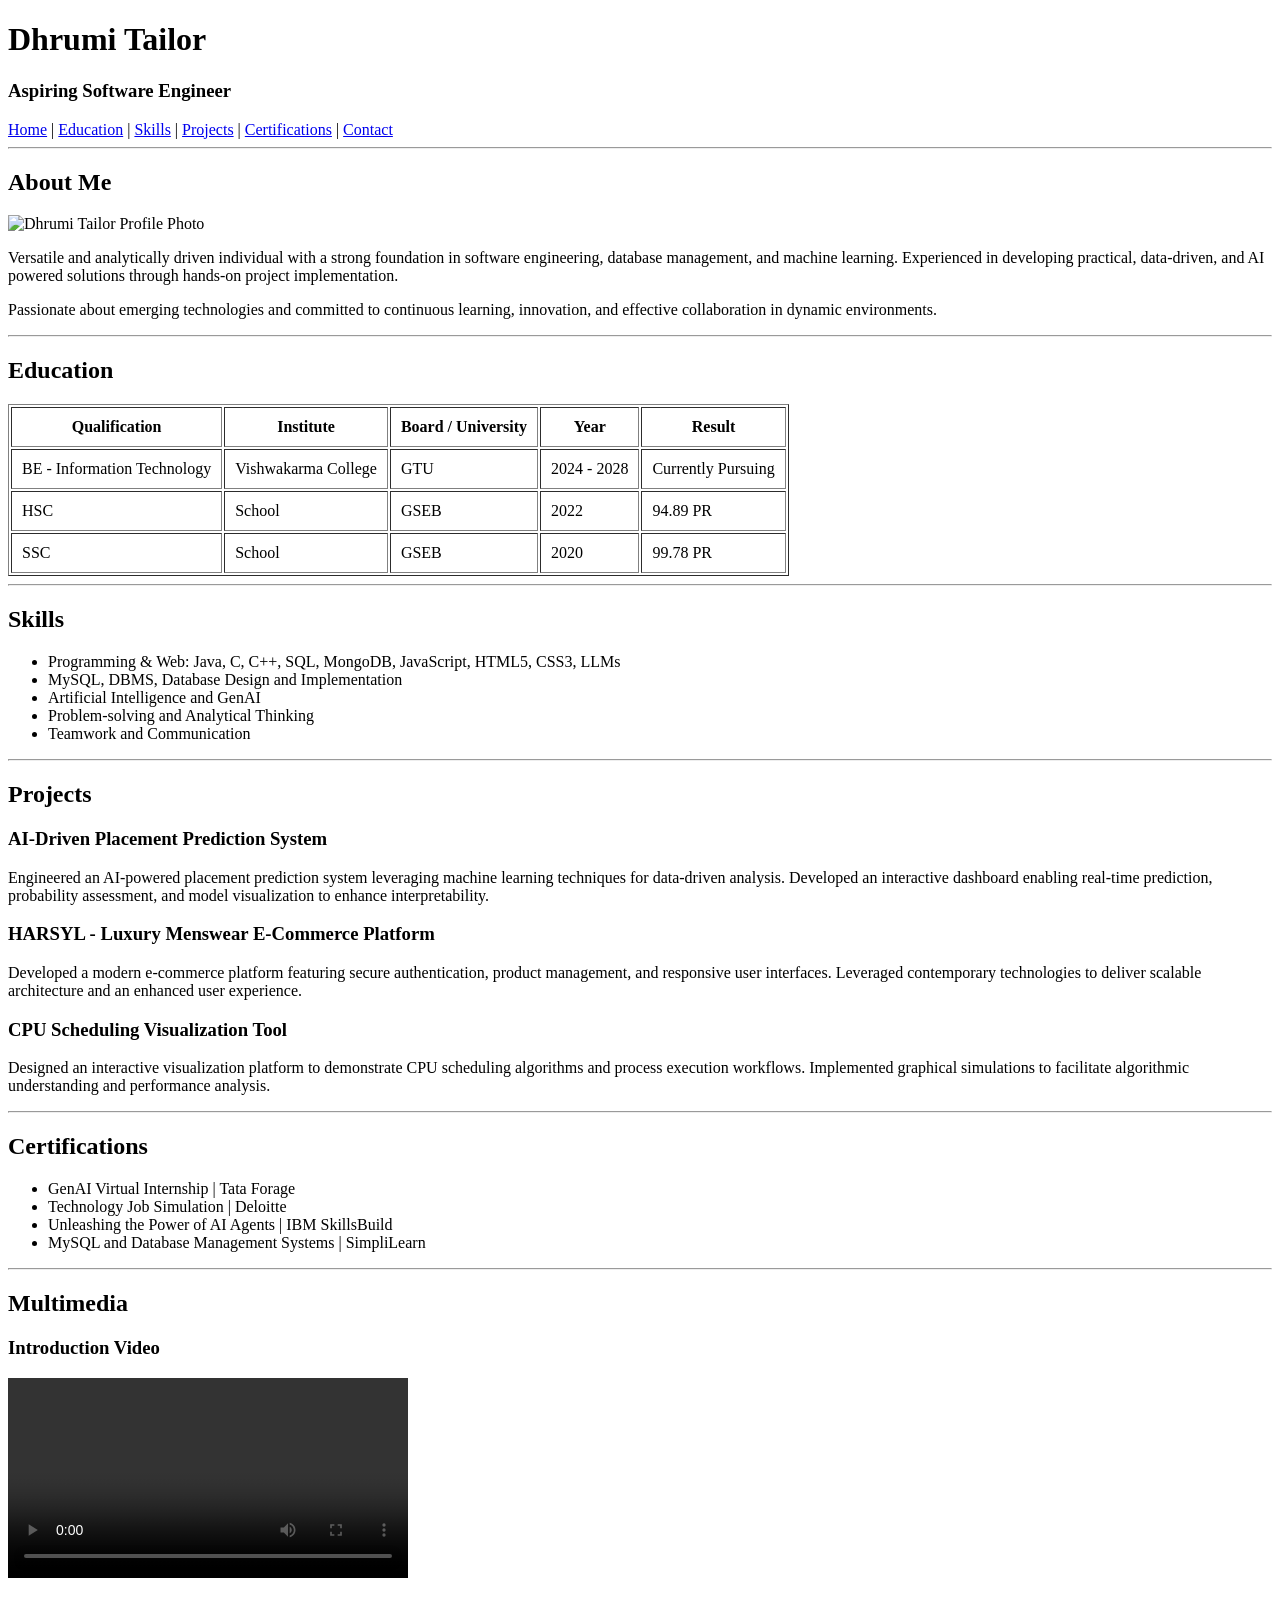
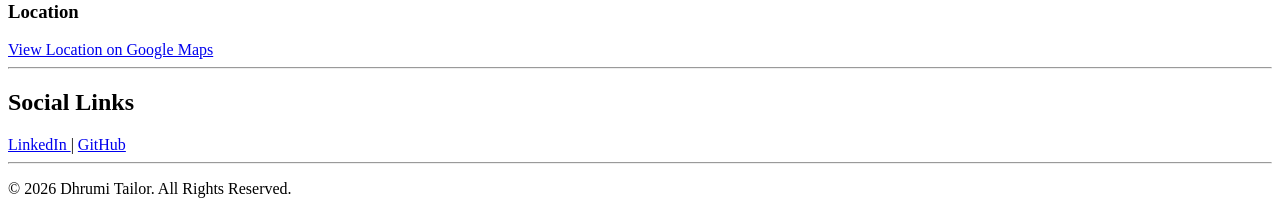
==== p1-resume/index.html @ c508a5e9 "Add Practical 1 - Resume" ====
<!DOCTYPE html>
<html lang="en">

<head>
    <meta charset="UTF-8">
    <meta name="viewport" content="width=device-width, initial-scale=1.0">
    <title>Dhrumi Tailor - Resume</title>
</head>

<body>

    <header>
        <h1>Dhrumi Tailor</h1>
        <h3>Aspiring Software Engineer</h3>

        <nav>
            <a href="index.html">Home</a> |
            <a href="#education">Education</a> |
            <a href="#skills">Skills</a> |
            <a href="#projects">Projects</a> |
            <a href="#certifications">Certifications</a> |
            <a href="contact.html">Contact</a>
        </nav>
    </header>

    <hr>

    <main>

        <section>
            <h2>About Me</h2>

            <img src="profile.jpg" alt="Dhrumi Tailor Profile Photo" width="180">

            <p>
                Versatile and analytically driven individual with a strong foundation
                in software engineering, database management, and machine learning.
                Experienced in developing practical, data-driven, and AI powered
                solutions through hands-on project implementation.
            </p>

            <p>
                Passionate about emerging technologies and committed to continuous
                learning, innovation, and effective collaboration in dynamic environments.
            </p>
        </section>

        <hr>

        <section id="education">
            <h2>Education</h2>

            <table border="1" cellpadding="10">
                <tr>
                    <th>Qualification</th>
                    <th>Institute</th>
                    <th>Board / University</th>
                    <th>Year</th>
                    <th>Result</th>
                </tr>

                <tr>
                    <td>BE - Information Technology</td>
                    <td>Vishwakarma College</td>
                    <td>GTU</td>
                    <td>2024 - 2028</td>
                    <td>Currently Pursuing</td>
                </tr>

                <tr>
                    <td>HSC</td>
                    <td>School</td>
                    <td>GSEB</td>
                    <td>2022</td>
                    <td>94.89 PR</td>
                </tr>

                <tr>
                    <td>SSC</td>
                    <td>School</td>
                    <td>GSEB</td>
                    <td>2020</td>
                    <td>99.78 PR</td>
                </tr>
            </table>
        </section>

        <hr>

        <section id="skills">
            <h2>Skills</h2>

            <ul>
                <li>Programming & Web: Java, C, C++, SQL, MongoDB, JavaScript, HTML5, CSS3, LLMs</li>
                <li>MySQL, DBMS, Database Design and Implementation</li>
                <li>Artificial Intelligence and GenAI</li>
                <li>Problem-solving and Analytical Thinking</li>
                <li>Teamwork and Communication</li>
            </ul>
        </section>

        <hr>

        <section id="projects">
            <h2>Projects</h2>

            <article>
                <h3>AI-Driven Placement Prediction System</h3>

                <p>
                    Engineered an AI-powered placement prediction system leveraging
                    machine learning techniques for data-driven analysis. Developed
                    an interactive dashboard enabling real-time prediction, probability
                    assessment, and model visualization to enhance interpretability.
                </p>
            </article>

            <article>
                <h3>HARSYL - Luxury Menswear E-Commerce Platform</h3>

                <p>
                    Developed a modern e-commerce platform featuring secure authentication,
                    product management, and responsive user interfaces. Leveraged
                    contemporary technologies to deliver scalable architecture and an
                    enhanced user experience.
                </p>
            </article>

            <article>
                <h3>CPU Scheduling Visualization Tool</h3>

                <p>
                    Designed an interactive visualization platform to demonstrate CPU
                    scheduling algorithms and process execution workflows. Implemented
                    graphical simulations to facilitate algorithmic understanding and
                    performance analysis.
                </p>
            </article>
        </section>

        <hr>

        <section id="certifications">
            <h2>Certifications</h2>

            <ul>
                <li>GenAI Virtual Internship | Tata Forage</li>
                <li>Technology Job Simulation | Deloitte</li>
                <li>Unleashing the Power of AI Agents | IBM SkillsBuild</li>
                <li>MySQL and Database Management Systems | SimpliLearn</li>
            </ul>
        </section>

        <hr>

        <section>
            <h2>Multimedia</h2>

            <h3>Introduction Video</h3>

            <video width="400" controls>
                <source src="intro.mp4" type="video/mp4">
                Your browser does not support the video tag.
            </video>

            <h3>Location</h3>

            <a href="https://www.google.com/maps" target="_blank">
                View Location on Google Maps
            </a>
        </section>

        <hr>

        <section>
            <h2>Social Links</h2>

            <a href="https://www.linkedin.com/in/dhrumitailor" target="_blank">
                LinkedIn
            </a>

            |

            <a href="https://github.com/" target="_blank">
                GitHub
            </a>
        </section>

    </main>

    <hr>

    <footer>
        <p>&copy; 2026 Dhrumi Tailor. All Rights Reserved.</p>
    </footer>

</body>

</html>
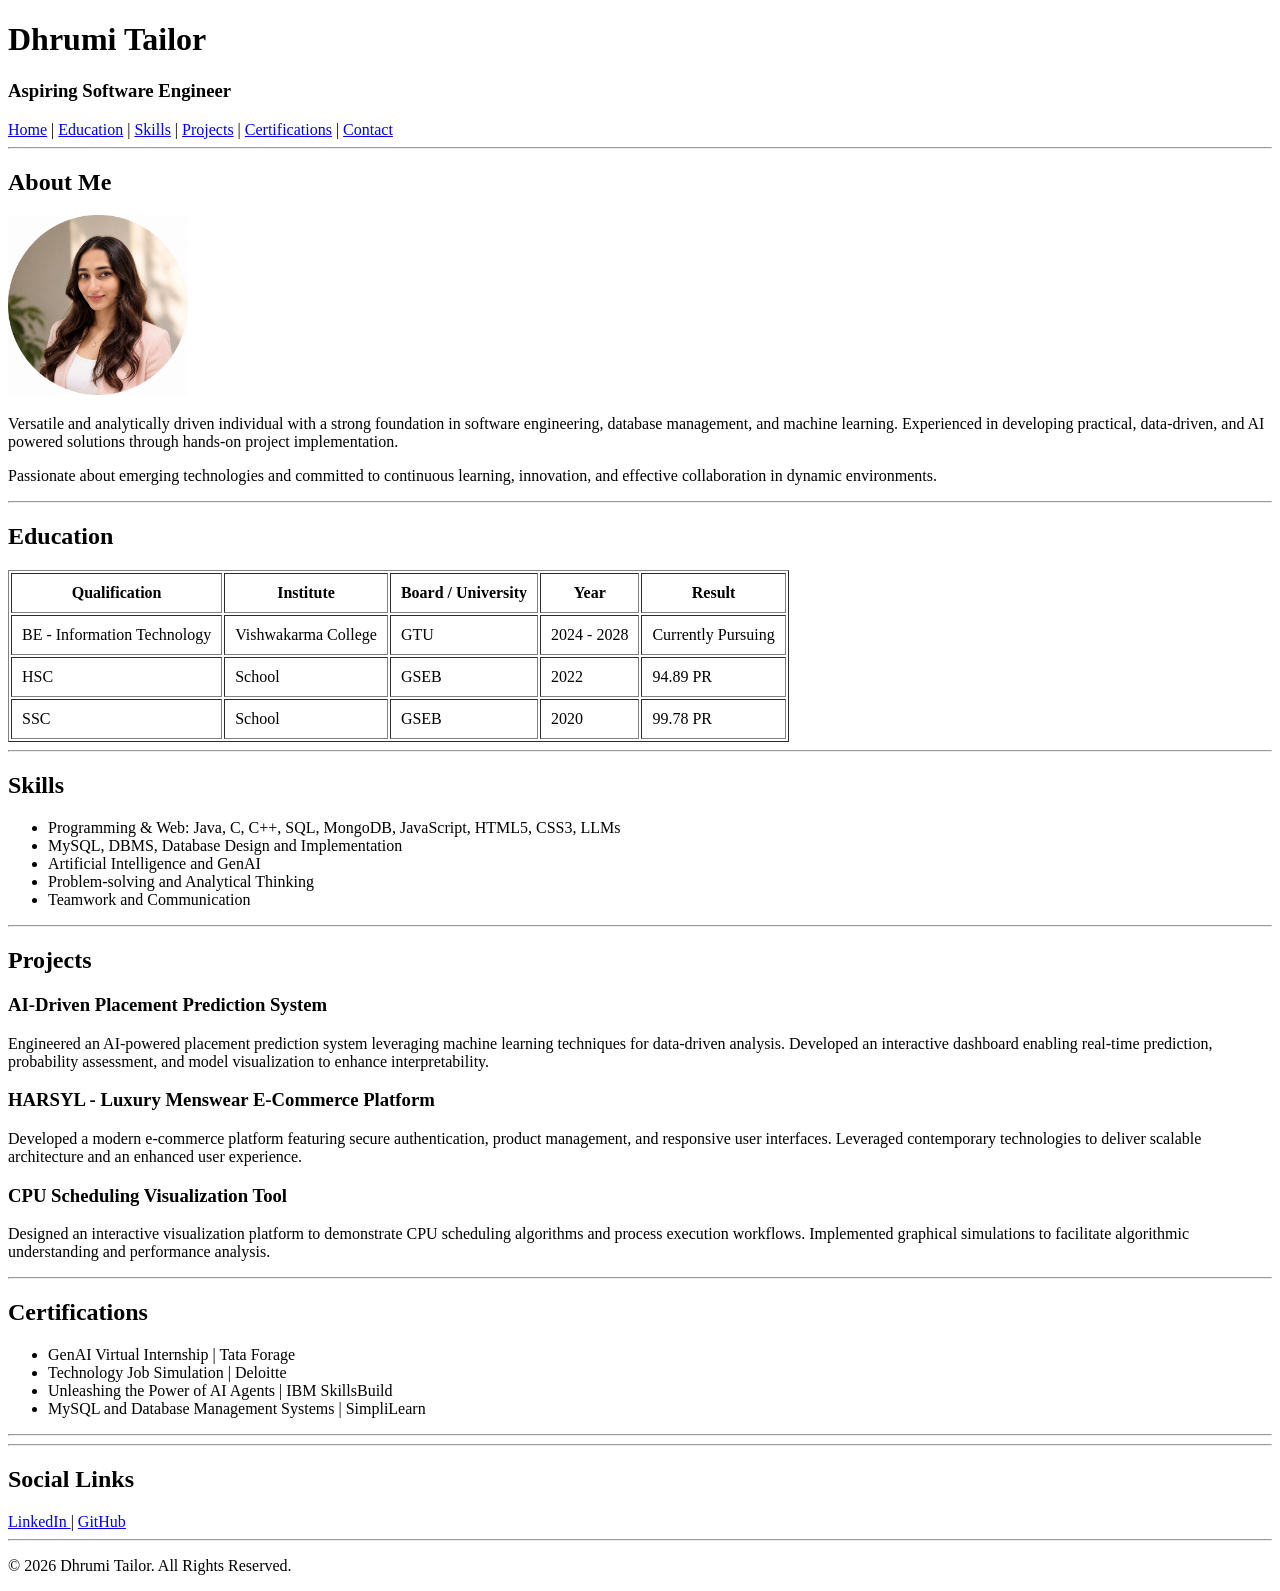
==== commit 883921bf: "Screenshots added" ====
--- a/p1-resume/index.html
+++ b/p1-resume/index.html
@@ -9,6 +9,7 @@
 </head>
 
 <body>
+
 
     <header>
         <h1>Dhrumi Tailor</h1>
@@ -23,6 +24,7 @@
             <a href="contact.html">Contact</a>
         </nav>
     </header>
+    
 
     <hr>
 
@@ -31,7 +33,7 @@
         <section>
             <h2>About Me</h2>
 
-            <img src="profile.jpg" alt="Dhrumi Tailor Profile Photo" width="180">
+            <img src="pfp.jpeg" alt="Dhrumi Tailor Profile Photo" width="180">
 
             <p>
                 Versatile and analytically driven individual with a strong foundation
@@ -154,22 +156,7 @@
 
         <hr>
 
-        <section>
-            <h2>Multimedia</h2>
-
-            <h3>Introduction Video</h3>
-
-            <video width="400" controls>
-                <source src="intro.mp4" type="video/mp4">
-                Your browser does not support the video tag.
-            </video>
-
-            <h3>Location</h3>
-
-            <a href="https://www.google.com/maps" target="_blank">
-                View Location on Google Maps
-            </a>
-        </section>
+       
 
         <hr>
 
@@ -182,7 +169,7 @@
 
             |
 
-            <a href="https://github.com/" target="_blank">
+            <a href="https://github.com/dhrumitailor" target="_blank">
                 GitHub
             </a>
         </section>
@@ -195,6 +182,8 @@
         <p>&copy; 2026 Dhrumi Tailor. All Rights Reserved.</p>
     </footer>
 
+   
+
 </body>
 
 </html>
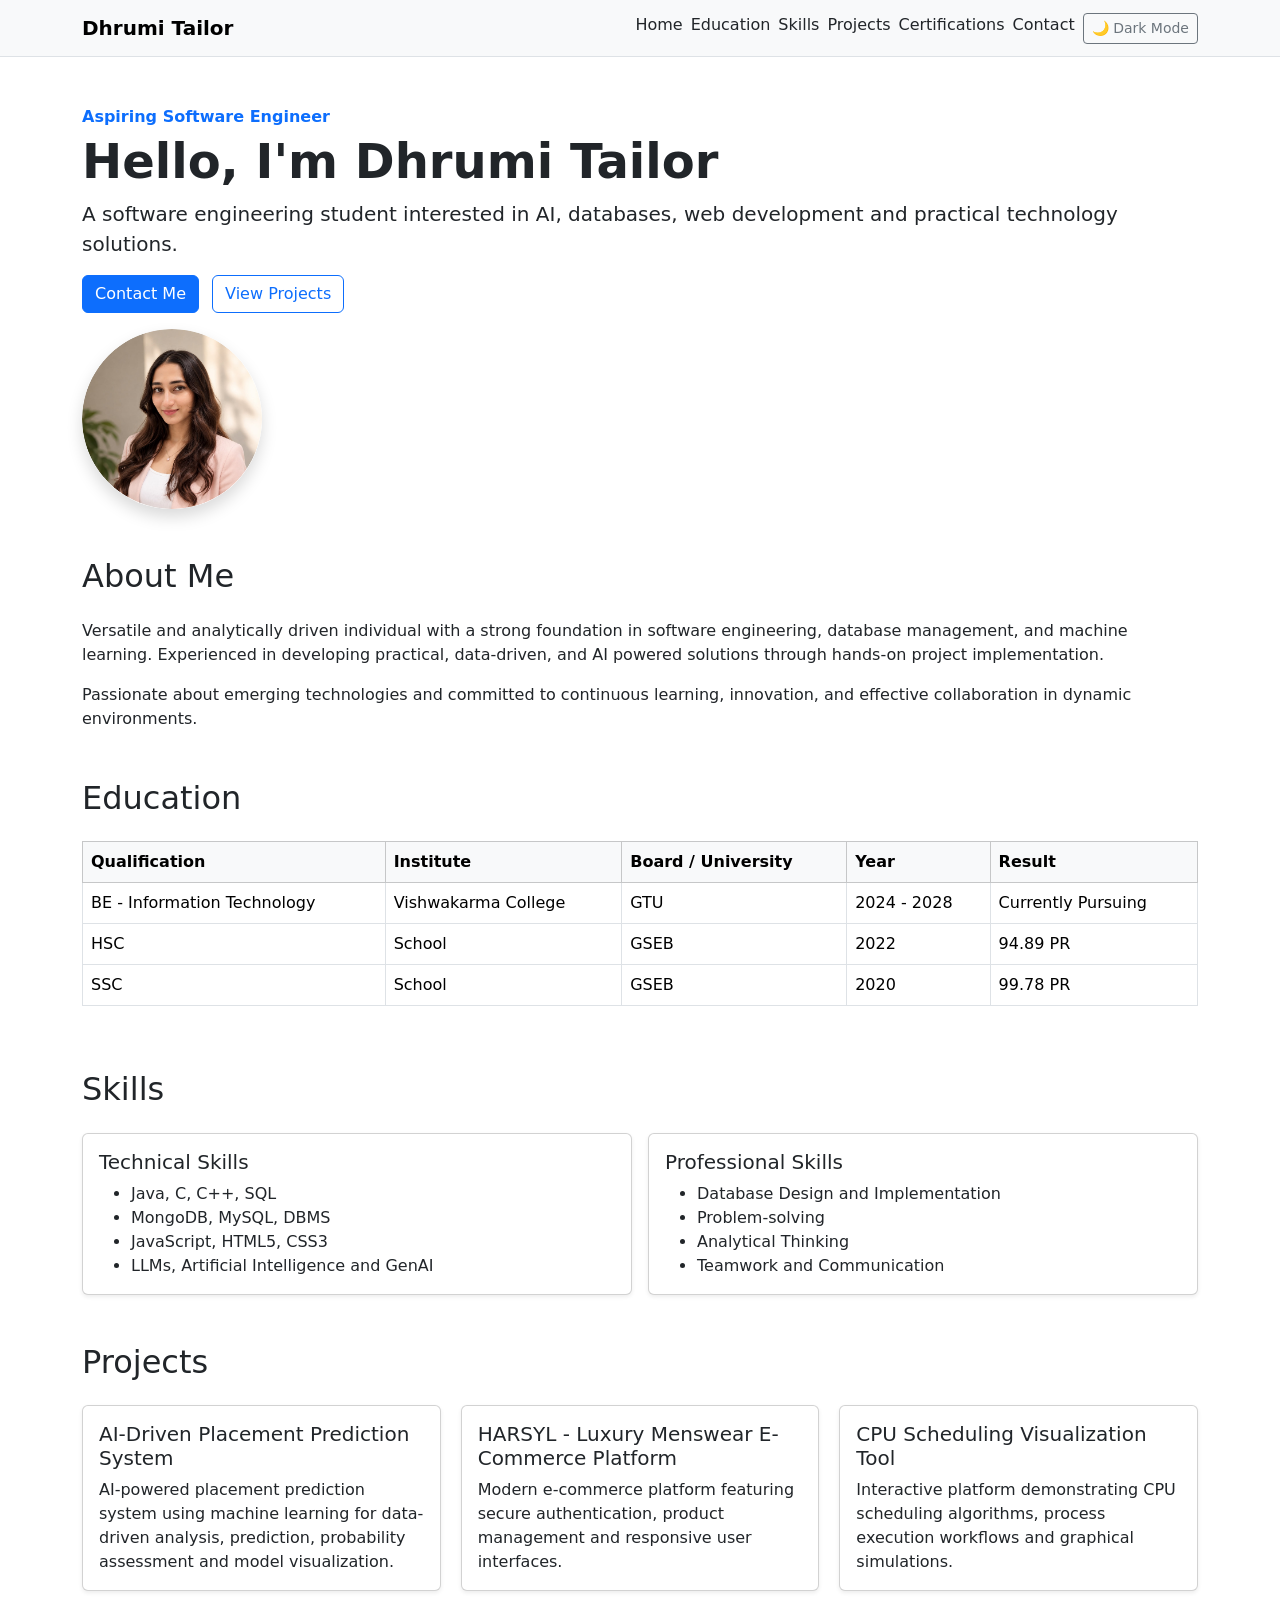
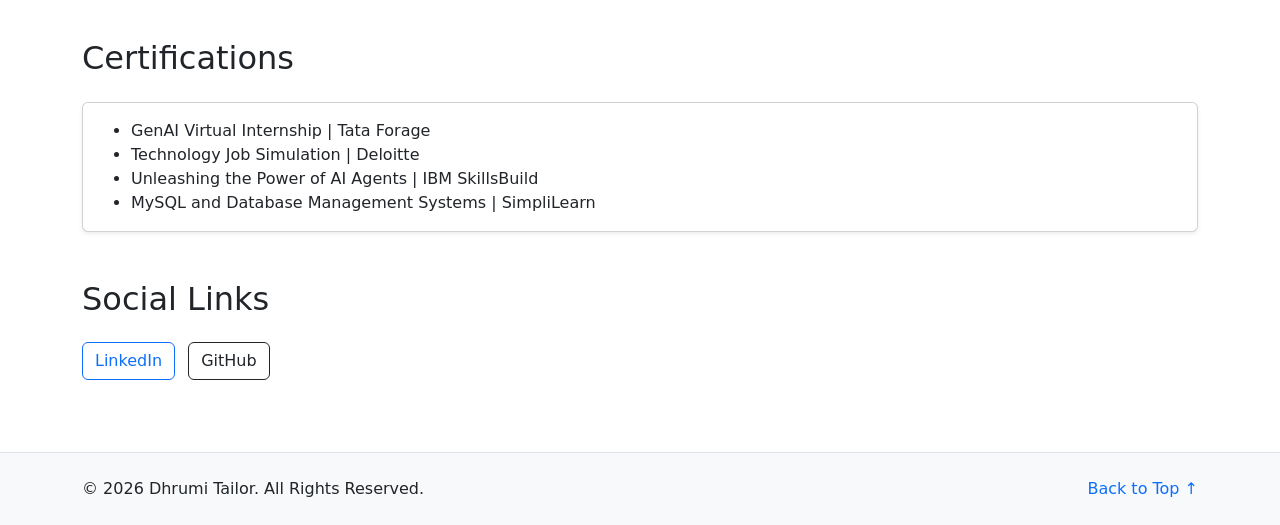
==== commit 31c9a52c: "p4 added" ====
--- a/p1-resume/index.html
+++ b/p1-resume/index.html
@@ -1,190 +1,206 @@
-
 <!DOCTYPE html>
 <html lang="en">
-
 <head>
     <meta charset="UTF-8">
     <meta name="viewport" content="width=device-width, initial-scale=1.0">
     <title>Dhrumi Tailor - Resume</title>
+
+    <link href="https://cdn.jsdelivr.net/npm/bootstrap@5.3.3/dist/css/bootstrap.min.css" rel="stylesheet">
+
+    <link rel="stylesheet" href="style.css">
+
 </head>
 
 <body>
-
-
     <header>
-        <h1>Dhrumi Tailor</h1>
-        <h3>Aspiring Software Engineer</h3>
-
-        <nav>
-            <a href="index.html">Home</a> |
-            <a href="#education">Education</a> |
-            <a href="#skills">Skills</a> |
-            <a href="#projects">Projects</a> |
-            <a href="#certifications">Certifications</a> |
-            <a href="contact.html">Contact</a>
+        <nav class="navbar navbar-expand-lg bg-body-tertiary border-bottom sticky-top">
+            <div class="container navbar-content">
+                <a class="navbar-brand fw-bold" href="index.html">Dhrumi Tailor</a>
+
+                <div class="d-flex flex-wrap justify-content-center gap-2">
+                    <a class="nav-link d-inline" href="#home">Home</a>
+                    <a class="nav-link d-inline" href="#education">Education</a>
+                    <a class="nav-link d-inline" href="#skills">Skills</a>
+                    <a class="nav-link d-inline" href="#projects">Projects</a>
+                    <a class="nav-link d-inline" href="#certifications">Certifications</a>
+                    <a class="nav-link d-inline" href="contact.html">Contact</a>
+                    <button id="themeToggle" class="btn btn-sm btn-outline-secondary theme-toggle" type="button">
+                        🌙 Dark Mode
+                    </button>
+                </div>
+            </div>
         </nav>
     </header>
-    
-
-    <hr>
-
-    <main>
-
-        <section>
-            <h2>About Me</h2>
-
-            <img src="pfp.jpeg" alt="Dhrumi Tailor Profile Photo" width="180">
-
+
+    <main id="home" class="container py-5">
+        <section class="hero-content mb-5">
+            <div class="text-start">
+                <p class="text-primary fw-semibold mb-1">Aspiring Software Engineer</p>
+                <h1 class="display-5 fw-bold">Hello, I'm Dhrumi Tailor</h1>
+                <p class="lead">
+                    A software engineering student interested in AI, databases,
+                    web development and practical technology solutions.
+                </p>
+                <a href="contact.html" class="btn btn-primary me-2">Contact Me</a>
+                <a href="#projects" class="btn btn-outline-primary">View Projects</a>
+            </div>
+
+            <img src="pfp.jpeg" alt="Dhrumi Tailor Profile Photo" class="profile-img shadow">
+        </section>
+
+        <section class="mb-5">
+            <h2 class="section-title">About Me</h2>
             <p>
                 Versatile and analytically driven individual with a strong foundation
                 in software engineering, database management, and machine learning.
                 Experienced in developing practical, data-driven, and AI powered
                 solutions through hands-on project implementation.
             </p>
-
             <p>
                 Passionate about emerging technologies and committed to continuous
                 learning, innovation, and effective collaboration in dynamic environments.
             </p>
         </section>
 
-        <hr>
-
-        <section id="education">
-            <h2>Education</h2>
-
-            <table border="1" cellpadding="10">
-                <tr>
-                    <th>Qualification</th>
-                    <th>Institute</th>
-                    <th>Board / University</th>
-                    <th>Year</th>
-                    <th>Result</th>
-                </tr>
-
-                <tr>
-                    <td>BE - Information Technology</td>
-                    <td>Vishwakarma College</td>
-                    <td>GTU</td>
-                    <td>2024 - 2028</td>
-                    <td>Currently Pursuing</td>
-                </tr>
-
-                <tr>
-                    <td>HSC</td>
-                    <td>School</td>
-                    <td>GSEB</td>
-                    <td>2022</td>
-                    <td>94.89 PR</td>
-                </tr>
-
-                <tr>
-                    <td>SSC</td>
-                    <td>School</td>
-                    <td>GSEB</td>
-                    <td>2020</td>
-                    <td>99.78 PR</td>
-                </tr>
-            </table>
-        </section>
-
-        <hr>
-
-        <section id="skills">
-            <h2>Skills</h2>
-
-            <ul>
-                <li>Programming & Web: Java, C, C++, SQL, MongoDB, JavaScript, HTML5, CSS3, LLMs</li>
-                <li>MySQL, DBMS, Database Design and Implementation</li>
-                <li>Artificial Intelligence and GenAI</li>
-                <li>Problem-solving and Analytical Thinking</li>
-                <li>Teamwork and Communication</li>
-            </ul>
-        </section>
-
-        <hr>
-
-        <section id="projects">
-            <h2>Projects</h2>
-
-            <article>
-                <h3>AI-Driven Placement Prediction System</h3>
-
-                <p>
-                    Engineered an AI-powered placement prediction system leveraging
-                    machine learning techniques for data-driven analysis. Developed
-                    an interactive dashboard enabling real-time prediction, probability
-                    assessment, and model visualization to enhance interpretability.
-                </p>
-            </article>
-
-            <article>
-                <h3>HARSYL - Luxury Menswear E-Commerce Platform</h3>
-
-                <p>
-                    Developed a modern e-commerce platform featuring secure authentication,
-                    product management, and responsive user interfaces. Leveraged
-                    contemporary technologies to deliver scalable architecture and an
-                    enhanced user experience.
-                </p>
-            </article>
-
-            <article>
-                <h3>CPU Scheduling Visualization Tool</h3>
-
-                <p>
-                    Designed an interactive visualization platform to demonstrate CPU
-                    scheduling algorithms and process execution workflows. Implemented
-                    graphical simulations to facilitate algorithmic understanding and
-                    performance analysis.
-                </p>
-            </article>
-        </section>
-
-        <hr>
-
-        <section id="certifications">
-            <h2>Certifications</h2>
-
-            <ul>
-                <li>GenAI Virtual Internship | Tata Forage</li>
-                <li>Technology Job Simulation | Deloitte</li>
-                <li>Unleashing the Power of AI Agents | IBM SkillsBuild</li>
-                <li>MySQL and Database Management Systems | SimpliLearn</li>
-            </ul>
-        </section>
-
-        <hr>
-
-       
-
-        <hr>
-
-        <section>
-            <h2>Social Links</h2>
-
-            <a href="https://www.linkedin.com/in/dhrumitailor" target="_blank">
-                LinkedIn
-            </a>
-
-            |
-
-            <a href="https://github.com/dhrumitailor" target="_blank">
-                GitHub
-            </a>
-        </section>
-
+        <section id="education" class="mb-5">
+            <h2 class="section-title">Education</h2>
+            <div class="table-responsive">
+                <table class="table table-bordered table-hover align-middle">
+                    <thead class="table-light">
+                        <tr>
+                            <th>Qualification</th>
+                            <th>Institute</th>
+                            <th>Board / University</th>
+                            <th>Year</th>
+                            <th>Result</th>
+                        </tr>
+                    </thead>
+                    <tbody>
+                        <tr>
+                            <td>BE - Information Technology</td>
+                            <td>Vishwakarma College</td>
+                            <td>GTU</td>
+                            <td>2024 - 2028</td>
+                            <td>Currently Pursuing</td>
+                        </tr>
+                        <tr>
+                            <td>HSC</td>
+                            <td>School</td>
+                            <td>GSEB</td>
+                            <td>2022</td>
+                            <td>94.89 PR</td>
+                        </tr>
+                        <tr>
+                            <td>SSC</td>
+                            <td>School</td>
+                            <td>GSEB</td>
+                            <td>2020</td>
+                            <td>99.78 PR</td>
+                        </tr>
+                    </tbody>
+                </table>
+            </div>
+        </section>
+
+        <section id="skills" class="mb-5">
+            <h2 class="section-title">Skills</h2>
+            <div class="row g-3">
+                <div class="col-md-6">
+                    <div class="card h-100 shadow-sm">
+                        <div class="card-body">
+                            <h5 class="card-title">Technical Skills</h5>
+                            <ul class="mb-0">
+                                <li>Java, C, C++, SQL</li>
+                                <li>MongoDB, MySQL, DBMS</li>
+                                <li>JavaScript, HTML5, CSS3</li>
+                                <li>LLMs, Artificial Intelligence and GenAI</li>
+                            </ul>
+                        </div>
+                    </div>
+                </div>
+                <div class="col-md-6">
+                    <div class="card h-100 shadow-sm">
+                        <div class="card-body">
+                            <h5 class="card-title">Professional Skills</h5>
+                            <ul class="mb-0">
+                                <li>Database Design and Implementation</li>
+                                <li>Problem-solving</li>
+                                <li>Analytical Thinking</li>
+                                <li>Teamwork and Communication</li>
+                            </ul>
+                        </div>
+                    </div>
+                </div>
+            </div>
+        </section>
+
+        <section id="projects" class="mb-5">
+            <h2 class="section-title">Projects</h2>
+
+            <div class="project-grid">
+                <article class="card project-card shadow-sm">
+                    <div class="card-body">
+                        <h3 class="h5 card-title">AI-Driven Placement Prediction System</h3>
+                        <p class="card-text">
+                            AI-powered placement prediction system using machine learning
+                            for data-driven analysis, prediction, probability assessment
+                            and model visualization.
+                        </p>
+                    </div>
+                </article>
+
+                <article class="card project-card shadow-sm">
+                    <div class="card-body">
+                        <h3 class="h5 card-title">HARSYL - Luxury Menswear E-Commerce Platform</h3>
+                        <p class="card-text">
+                            Modern e-commerce platform featuring secure authentication,
+                            product management and responsive user interfaces.
+                        </p>
+                    </div>
+                </article>
+
+                <article class="card project-card shadow-sm">
+                    <div class="card-body">
+                        <h3 class="h5 card-title">CPU Scheduling Visualization Tool</h3>
+                        <p class="card-text">
+                            Interactive platform demonstrating CPU scheduling algorithms,
+                            process execution workflows and graphical simulations.
+                        </p>
+                    </div>
+                </article>
+            </div>
+        </section>
+
+        <section id="certifications" class="mb-5">
+            <h2 class="section-title">Certifications</h2>
+            <div class="card shadow-sm">
+                <div class="card-body">
+                    <ul class="mb-0">
+                        <li>GenAI Virtual Internship | Tata Forage</li>
+                        <li>Technology Job Simulation | Deloitte</li>
+                        <li>Unleashing the Power of AI Agents | IBM SkillsBuild</li>
+                        <li>MySQL and Database Management Systems | SimpliLearn</li>
+                    </ul>
+                </div>
+            </div>
+        </section>
+
+        <section class="mb-4">
+            <h2 class="section-title">Social Links</h2>
+            <a class="btn btn-outline-primary me-2" href="https://www.linkedin.com/in/dhrumi-tailor-258b82325/" target="_blank" rel="noopener noreferrer">LinkedIn</a>
+            <a class="btn btn-outline-dark" href="https://github.com/dhrumitailor" target="_blank" rel="noopener noreferrer">GitHub</a>
+        </section>
     </main>
 
-    <hr>
-
-    <footer>
-        <p>&copy; 2026 Dhrumi Tailor. All Rights Reserved.</p>
+    <footer class="bg-body-tertiary border-top py-4">
+        <div class="container footer-content">
+            <p class="mb-0">&copy; 2026 Dhrumi Tailor. All Rights Reserved.</p>
+            <a href="#home" class="text-decoration-none">Back to Top ↑</a>
+        </div>
     </footer>
 
-   
-
+
+    <script src="script.js"></script>
+    <script src="https://cdn.jsdelivr.net/npm/bootstrap@5.3.3/dist/js/bootstrap.bundle.min.js"></script>
 </body>
-
 </html>
-
--- a/p1-resume/style.css
+++ b/p1-resume/style.css
@@ -0,0 +1,106 @@
+/* =========================================
+   DHRUMI TAILOR PORTFOLIO - STYLE SHEET
+   Bootstrap is also used through the CDN
+   ========================================= */
+
+html {
+    scroll-behavior: smooth;
+}
+
+body {
+    transition: background-color 0.3s, color 0.3s;
+}
+
+/* Flexbox */
+.navbar-content,
+.hero-content,
+.footer-content {
+    display: flex;
+    align-items: center;
+    justify-content: space-between;
+    gap: 1rem;
+}
+
+.hero-content {
+    flex-wrap: wrap;
+}
+
+.profile-img {
+    width: 180px;
+    height: 180px;
+    object-fit: cover;
+    border-radius: 50%;
+}
+
+.project-grid {
+    display: flex;
+    flex-wrap: wrap;
+    gap: 1.25rem;
+}
+
+.project-card {
+    flex: 1 1 280px;
+}
+
+.section-title {
+    margin-bottom: 1.5rem;
+}
+
+.theme-toggle {
+    white-space: nowrap;
+}
+
+/* Dark mode */
+body.dark-mode {
+    background-color: #121212;
+    color: #f1f1f1;
+}
+
+body.dark-mode .card,
+body.dark-mode .table,
+body.dark-mode .list-group-item,
+body.dark-mode .form-control {
+    background-color: #1e1e1e;
+    color: #f1f1f1;
+}
+
+body.dark-mode .table {
+    --bs-table-bg: #1e1e1e;
+    --bs-table-color: #f1f1f1;
+}
+
+body.dark-mode .text-muted {
+    color: #bdbdbd !important;
+}
+
+body.dark-mode .form-control::placeholder {
+    color: #aaa;
+}
+
+body.dark-mode .navbar,
+body.dark-mode footer {
+    background-color: #1a1a1a !important;
+}
+
+/* Responsive design */
+@media (max-width: 768px) {
+    .navbar-content,
+    .hero-content,
+    .footer-content {
+        flex-direction: column;
+        text-align: center;
+    }
+
+    .profile-img {
+        width: 140px;
+        height: 140px;
+    }
+
+    .hero-content .text-start {
+        text-align: center !important;
+    }
+
+    .table-responsive {
+        font-size: 0.9rem;
+    }
+}
